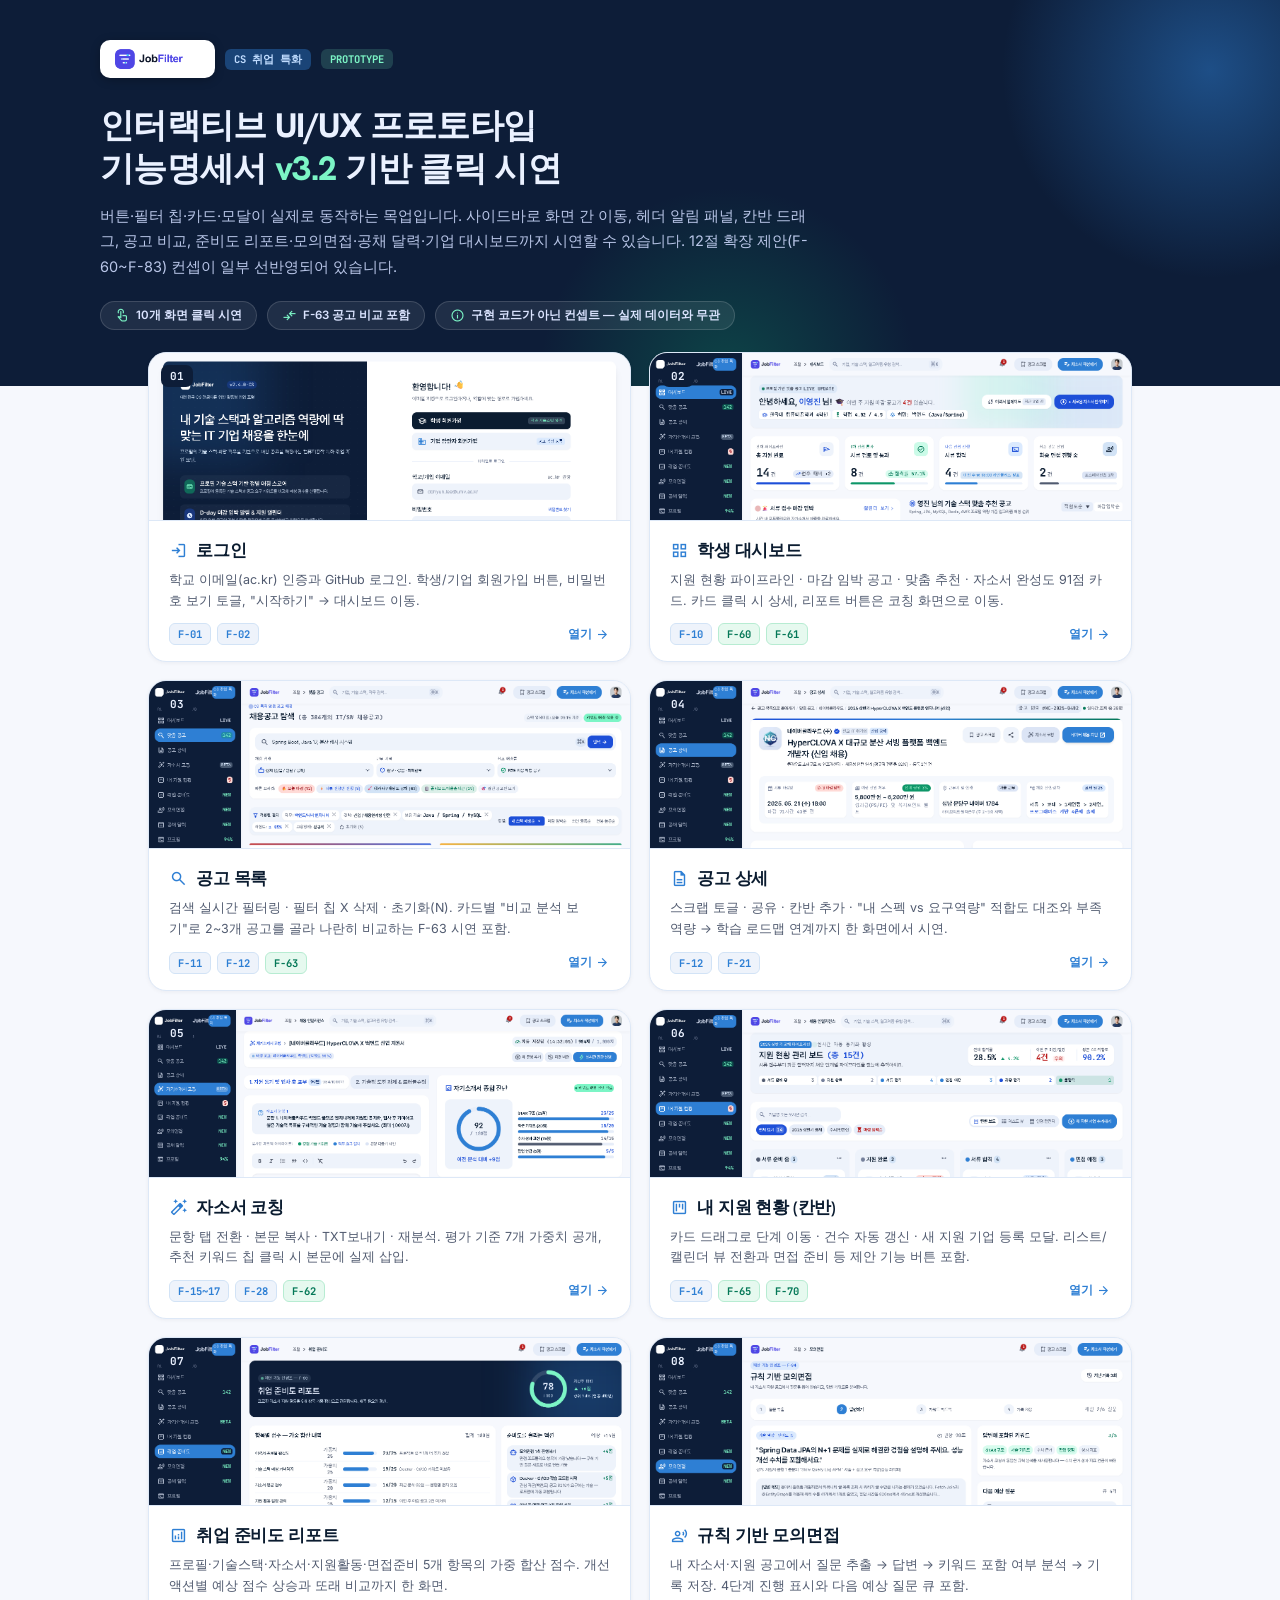
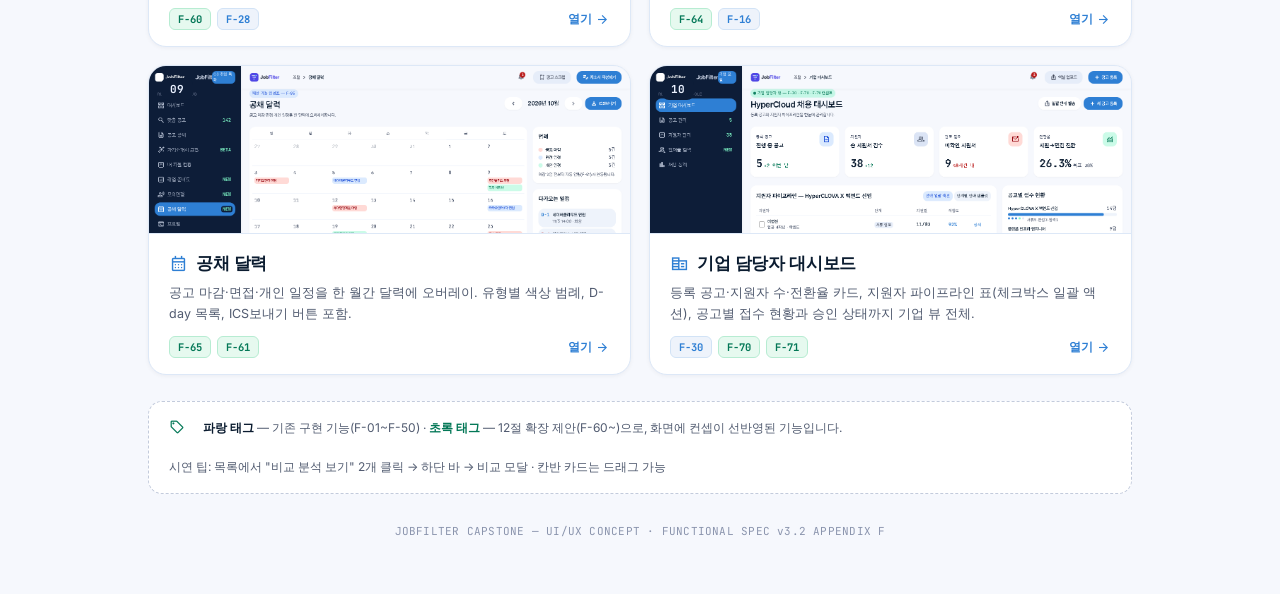
==== index.html @ 82f2ebef "JobFilter UI/UX 화면디자인 완성본 - 인터랙티브 프로토타입" ====
<!DOCTYPE html>
<html lang="ko">
<head>
<meta charset="UTF-8">
<meta name="viewport" content="width=device-width, initial-scale=1.0">
<title>JobFilter — 인터랙티브 프로토타입</title>
<link href="https://fonts.googleapis.com/css2?family=Hanken+Grotesk:wght@600;700;800&family=Inter:wght@400;500;600;700&family=JetBrains+Mono:wght@500;700&family=Material+Symbols+Outlined:wght,FILL@100..700,0..1&display=swap" rel="stylesheet">
<style>
  :root {
    --primary: #1d4fd8; --primary-container: #2e7fd4;
    --surface: #f6f8fd; --surface-low: #eef3fb; --surface-mid: #e6edf9;
    --surface-high: #dde8f7; --surface-highest: #d2e3f6; --surface-lowest: #ffffff;
    --on-surface: #0b1c30; --on-variant: #3f4657; --secondary: #515b70;
    --outline: #c3cbdc; --inverse: #0d1d38; --tertiary: #047857;
    --tertiary-container: #0d9668; --error: #ba1a1a;
  }
  * { margin: 0; padding: 0; box-sizing: border-box; }
  body {
    font-family: 'Pretendard Variable', 'Pretendard', 'Inter', 'Malgun Gothic', sans-serif;
    background: var(--surface); color: var(--on-surface);
    min-height: 100vh; padding: 0;
  }
  .material-symbols-outlined { font-family: 'Material Symbols Outlined'; font-style: normal; }

  /* ===== 상단 다크 패널 (Stitch 사이드바 톤) ===== */
  .masthead {
    background: var(--inverse); color: #eaf1ff;
    padding: 40px 48px 56px; position: relative; overflow: hidden;
  }
  .masthead::after {
    content: ''; position: absolute; right: -140px; top: -140px;
    width: 420px; height: 420px; border-radius: 50%;
    background: radial-gradient(circle, rgba(46,127,212,.5), transparent 70%);
  }
  .masthead::before {
    content: ''; position: absolute; left: 42%; bottom: -180px;
    width: 380px; height: 380px; border-radius: 50%;
    background: radial-gradient(circle, rgba(13,150,104,.32), transparent 70%);
  }
  .mast-inner { max-width: 1080px; margin: 0 auto; position: relative; z-index: 1; }
  .brandline { display: flex; align-items: center; gap: 10px; margin-bottom: 26px; }
  .brandlogo {
    background: #fff; border-radius: 10px; padding: 6px 14px;
    display: flex; align-items: center; box-shadow: 0 2px 10px rgba(0,0,0,.25);
  }
  .brandlogo img { height: 26px; width: auto; display: block; }
  .brandline .chip {
    font-family: 'JetBrains Mono', monospace; font-size: 10.5px; font-weight: 700;
    background: rgba(46,127,212,.4); color: #bfdbfe; border-radius: 6px; padding: 3px 9px;
  }
  .masthead h1 {
    font-family: 'Pretendard Variable', 'Pretendard', 'Hanken Grotesk', 'Malgun Gothic', sans-serif; font-size: 34px; font-weight: 800;
    letter-spacing: -0.02em; line-height: 1.25;
  }
  .masthead h1 em { font-style: normal; color: #7cf5c6; }
  .masthead p {
    margin-top: 14px; font-size: 14.5px; color: #b9c6e8; line-height: 1.75; max-width: 720px;
  }
  .meta-row { display: flex; gap: 10px; margin-top: 22px; flex-wrap: wrap; }
  .meta-pill {
    display: inline-flex; align-items: center; gap: 6px;
    background: rgba(255,255,255,.08); border: 1px solid rgba(255,255,255,.14);
    border-radius: 999px; padding: 6px 14px; font-size: 11.5px; font-weight: 600; color: #dbe4ff;
  }
  .meta-pill .material-symbols-outlined { font-size: 15px; color: #7cf5c6; }

  /* ===== 본문 카드 그리드 ===== */
  .board { max-width: 1080px; margin: -34px auto 0; padding: 0 48px 56px; position: relative; z-index: 2; }
  .grid { display: grid; grid-template-columns: repeat(2, 1fr); gap: 18px; }
  .card {
    display: flex; flex-direction: column; background: var(--surface-lowest);
    border: 1px solid var(--surface-high); border-radius: 18px; overflow: hidden;
    text-decoration: none; color: inherit; transition: all .18s ease;
    box-shadow: 0 1px 4px rgba(11,28,48,.05);
  }
  .card:hover {
    border-color: var(--primary-container); transform: translateY(-3px);
    box-shadow: 0 14px 36px rgba(29,79,216,.14);
  }
  .thumb {
    height: 168px; overflow: hidden; position: relative;
    background: var(--surface-mid); border-bottom: 1px solid var(--surface-high);
  }
  .thumb img {
    width: 100%; height: 100%; object-fit: cover; object-position: top center;
    transition: transform .35s ease; display: block;
  }
  .card:hover .thumb img { transform: scale(1.04); }
  .thumb .no {
    position: absolute; top: 12px; left: 12px;
    background: var(--inverse); color: #eaf1ff;
    font-family: 'JetBrains Mono', monospace; font-size: 11px; font-weight: 700;
    border-radius: 7px; padding: 4px 9px;
  }
  .body { padding: 18px 20px 16px; display: flex; flex-direction: column; gap: 8px; flex: 1; }
  .body h2 { font-family: 'Pretendard Variable', 'Pretendard', 'Hanken Grotesk', 'Malgun Gothic', sans-serif; font-size: 16.5px; font-weight: 700; letter-spacing: -0.01em; display: flex; align-items: center; gap: 8px; }
  .body h2 .material-symbols-outlined { font-size: 19px; color: var(--primary-container); }
  .body p { font-size: 12.5px; color: var(--secondary); line-height: 1.65; flex: 1; }
  .foot-row { display: flex; align-items: center; justify-content: space-between; margin-top: 4px; }
  .tags { display: flex; gap: 6px; flex-wrap: wrap; }
  .tag {
    font-family: 'JetBrains Mono', monospace; font-size: 10.5px; font-weight: 700;
    color: var(--primary-container); background: var(--surface-low);
    border: 1px solid var(--surface-highest); border-radius: 6px; padding: 3px 8px;
  }
  .tag.new { color: var(--tertiary); background: #e6f9ef; border-color: #b7ecd2; }
  .open-cta { font-size: 11.5px; font-weight: 700; color: var(--primary-container); display: inline-flex; align-items: center; gap: 3px; white-space: nowrap; }
  .open-cta .material-symbols-outlined { font-size: 15px; transition: transform .18s; }
  .card:hover .open-cta .material-symbols-outlined { transform: translateX(3px); }

  .legend {
    margin-top: 26px; background: var(--surface-lowest); border: 1px dashed var(--outline);
    border-radius: 14px; padding: 16px 20px; font-size: 12px; color: var(--secondary);
    display: flex; gap: 18px; align-items: center; flex-wrap: wrap; line-height: 1.7;
  }
  .legend b { color: var(--on-surface); }
  .legend .material-symbols-outlined { font-size: 16px; color: var(--tertiary); vertical-align: -3px; }
  .credit {
    text-align: center; font-family: 'JetBrains Mono', monospace;
    font-size: 11px; color: #8a94ad; margin-top: 30px; letter-spacing: .02em;
  }

  @media (max-width: 860px) {
    .masthead { padding: 32px 24px 52px; }
    .board { padding: 0 24px 48px; }
    .grid { grid-template-columns: 1fr; }
    .masthead h1 { font-size: 26px; }
  }
</style>
</head>
<body>

<header class="masthead">
  <div class="mast-inner">
    <div class="brandline">
      <span class="brandlogo"><img src="brand-logo.png" alt="JobFilter"></span>
      <span class="chip">CS 취업 특화</span>
      <span class="chip" style="background:rgba(124,245,198,.16);color:#7cf5c6">PROTOTYPE</span>
    </div>
    <h1>인터랙티브 UI/UX 프로토타입<br>기능명세서 <em>v3.2</em> 기반 클릭 시연</h1>
    <p>버튼·필터 칩·카드·모달이 실제로 동작하는 목업입니다. 사이드바로 화면 간 이동, 헤더 알림 패널, 칸반 드래그, 공고 비교, 준비도 리포트·모의면접·공채 달력·기업 대시보드까지 시연할 수 있습니다. 12절 확장 제안(F-60~F-83) 컨셉이 일부 선반영되어 있습니다.</p>
    <div class="meta-row">
      <span class="meta-pill"><span class="material-symbols-outlined">touch_app</span>10개 화면 클릭 시연</span>
      <span class="meta-pill"><span class="material-symbols-outlined">compare_arrows</span>F-63 공고 비교 포함</span>
      <span class="meta-pill"><span class="material-symbols-outlined">info</span>구현 코드가 아닌 컨셉트 — 실제 데이터와 무관</span>
    </div>
  </div>
</header>

<main class="board">
  <div class="grid">

    <a class="card" href="_1/code.html">
      <div class="thumb"><img src="_1/screen.png" alt="로그인 화면"><span class="no">01</span></div>
      <div class="body">
        <h2><span class="material-symbols-outlined">login</span>로그인</h2>
        <p>학교 이메일(ac.kr) 인증과 GitHub 로그인. 학생/기업 회원가입 버튼, 비밀번호 보기 토글, "시작하기" → 대시보드 이동.</p>
        <div class="foot-row"><div class="tags"><span class="tag">F-01</span><span class="tag">F-02</span></div><span class="open-cta">열기<span class="material-symbols-outlined">arrow_forward</span></span></div>
      </div>
    </a>

    <a class="card" href="_3/code.html">
      <div class="thumb"><img src="_3/screen.png" alt="학생 대시보드"><span class="no">02</span></div>
      <div class="body">
        <h2><span class="material-symbols-outlined">grid_view</span>학생 대시보드</h2>
        <p>지원 현황 파이프라인 · 마감 임박 공고 · 맞춤 추천 · 자소서 완성도 91점 카드. 카드 클릭 시 상세, 리포트 버튼은 코칭 화면으로 이동.</p>
        <div class="foot-row"><div class="tags"><span class="tag">F-10</span><span class="tag new">F-60</span><span class="tag new">F-61</span></div><span class="open-cta">열기<span class="material-symbols-outlined">arrow_forward</span></span></div>
      </div>
    </a>

    <a class="card" href="_2/code.html">
      <div class="thumb"><img src="_2/screen.png" alt="공고 목록"><span class="no">03</span></div>
      <div class="body">
        <h2><span class="material-symbols-outlined">search</span>공고 목록</h2>
        <p>검색 실시간 필터링 · 필터 칩 X 삭제 · 초기화(N). 카드별 "비교 분석 보기"로 2~3개 공고를 골라 나란히 비교하는 F-63 시연 포함.</p>
        <div class="foot-row"><div class="tags"><span class="tag">F-11</span><span class="tag">F-12</span><span class="tag new">F-63</span></div><span class="open-cta">열기<span class="material-symbols-outlined">arrow_forward</span></span></div>
      </div>
    </a>

    <a class="card" href="_4/code.html">
      <div class="thumb"><img src="_4/screen.png" alt="공고 상세"><span class="no">04</span></div>
      <div class="body">
        <h2><span class="material-symbols-outlined">description</span>공고 상세</h2>
        <p>스크랩 토글 · 공유 · 칸반 추가 · "내 스펙 vs 요구역량" 적합도 대조와 부족 역량 → 학습 로드맵 연계까지 한 화면에서 시연.</p>
        <div class="foot-row"><div class="tags"><span class="tag">F-12</span><span class="tag">F-21</span></div><span class="open-cta">열기<span class="material-symbols-outlined">arrow_forward</span></span></div>
      </div>
    </a>

    <a class="card" href="ai/code.html">
      <div class="thumb"><img src="ai/screen.png" alt="자소서 코칭"><span class="no">05</span></div>
      <div class="body">
        <h2><span class="material-symbols-outlined">auto_fix_high</span>자소서 코칭</h2>
        <p>문항 탭 전환 · 본문 복사 · TXT보내기 · 재분석. 평가 기준 7개 가중치 공개, 추천 키워드 칩 클릭 시 본문에 실제 삽입.</p>
        <div class="foot-row"><div class="tags"><span class="tag">F-15~17</span><span class="tag">F-28</span><span class="tag new">F-62</span></div><span class="open-cta">열기<span class="material-symbols-outlined">arrow_forward</span></span></div>
      </div>
    </a>

    <a class="card" href="_5/code.html">
      <div class="thumb"><img src="_5/screen.png" alt="지원 관리 칸반"><span class="no">06</span></div>
      <div class="body">
        <h2><span class="material-symbols-outlined">view_kanban</span>내 지원 현황 (칸반)</h2>
        <p>카드 드래그로 단계 이동 · 건수 자동 갱신 · 새 지원 기업 등록 모달. 리스트/캘린더 뷰 전환과 면접 준비 등 제안 기능 버튼 포함.</p>
        <div class="foot-row"><div class="tags"><span class="tag">F-14</span><span class="tag new">F-65</span><span class="tag new">F-70</span></div><span class="open-cta">열기<span class="material-symbols-outlined">arrow_forward</span></span></div>
      </div>
    </a>

  
    <a class="card" href="_6/code.html">
      <div class="thumb"><img src="_6/screen.png" alt="취업 준비도"><span class="no">07</span></div>
      <div class="body">
        <h2><span class="material-symbols-outlined">analytics</span>취업 준비도 리포트</h2>
        <p>프로필·기술스택·자소서·지원활동·면접준비 5개 항목의 가중 합산 점수. 개선 액션별 예상 점수 상승과 또래 비교까지 한 화면.</p>
        <div class="foot-row"><div class="tags"><span class="tag new">F-60</span><span class="tag">F-28</span></div><span class="open-cta">열기<span class="material-symbols-outlined">arrow_forward</span></span></div>
      </div>
    </a>

    <a class="card" href="_7/code.html">
      <div class="thumb"><img src="_7/screen.png" alt="모의면접"><span class="no">08</span></div>
      <div class="body">
        <h2><span class="material-symbols-outlined">record_voice_over</span>규칙 기반 모의면접</h2>
        <p>내 자소서·지원 공고에서 질문 추출 → 답변 → 키워드 포함 여부 분석 → 기록 저장. 4단계 진행 표시와 다음 예상 질문 큐 포함.</p>
        <div class="foot-row"><div class="tags"><span class="tag new">F-64</span><span class="tag">F-16</span></div><span class="open-cta">열기<span class="material-symbols-outlined">arrow_forward</span></span></div>
      </div>
    </a>

    <a class="card" href="_8/code.html">
      <div class="thumb"><img src="_8/screen.png" alt="공채 달력"><span class="no">09</span></div>
      <div class="body">
        <h2><span class="material-symbols-outlined">calendar_month</span>공채 달력</h2>
        <p>공고 마감·면접·개인 일정을 한 월간 달력에 오버레이. 유형별 색상 범례, D-day 목록, ICS보내기 버튼 포함.</p>
        <div class="foot-row"><div class="tags"><span class="tag new">F-65</span><span class="tag new">F-61</span></div><span class="open-cta">열기<span class="material-symbols-outlined">arrow_forward</span></span></div>
      </div>
    </a>

    <a class="card" href="_9/code.html">
      <div class="thumb"><img src="_9/screen.png" alt="기업 대시보드"><span class="no">10</span></div>
      <div class="body">
        <h2><span class="material-symbols-outlined">corporate_fare</span>기업 담당자 대시보드</h2>
        <p>등록 공고·지원자 수·전환율 카드, 지원자 파이프라인 표(체크박스 일괄 액션), 공고별 접수 현황과 승인 상태까지 기업 뷰 전체.</p>
        <div class="foot-row"><div class="tags"><span class="tag">F-30</span><span class="tag new">F-70</span><span class="tag new">F-71</span></div><span class="open-cta">열기<span class="material-symbols-outlined">arrow_forward</span></span></div>
      </div>
    </a>

</div>

  <div class="legend">
    <span><span class="material-symbols-outlined">sell</span></span>
    <span><b>파랑 태그</b> — 기존 구현 기능(F-01~F-50) · <b style="color:var(--tertiary)">초록 태그</b> — 12절 확장 제안(F-60~)으로, 화면에 컨셉이 선반영된 기능입니다.</span>
    <span>시연 팁: 목록에서 "비교 분석 보기" 2개 클릭 → 하단 바 → 비교 모달 · 칸반 카드는 드래그 가능</span>
  </div>

  <p class="credit">JOBFILTER CAPSTONE — UI/UX CONCEPT · FUNCTIONAL SPEC v3.2 APPENDIX F</p>
</main>

</body>
</html>
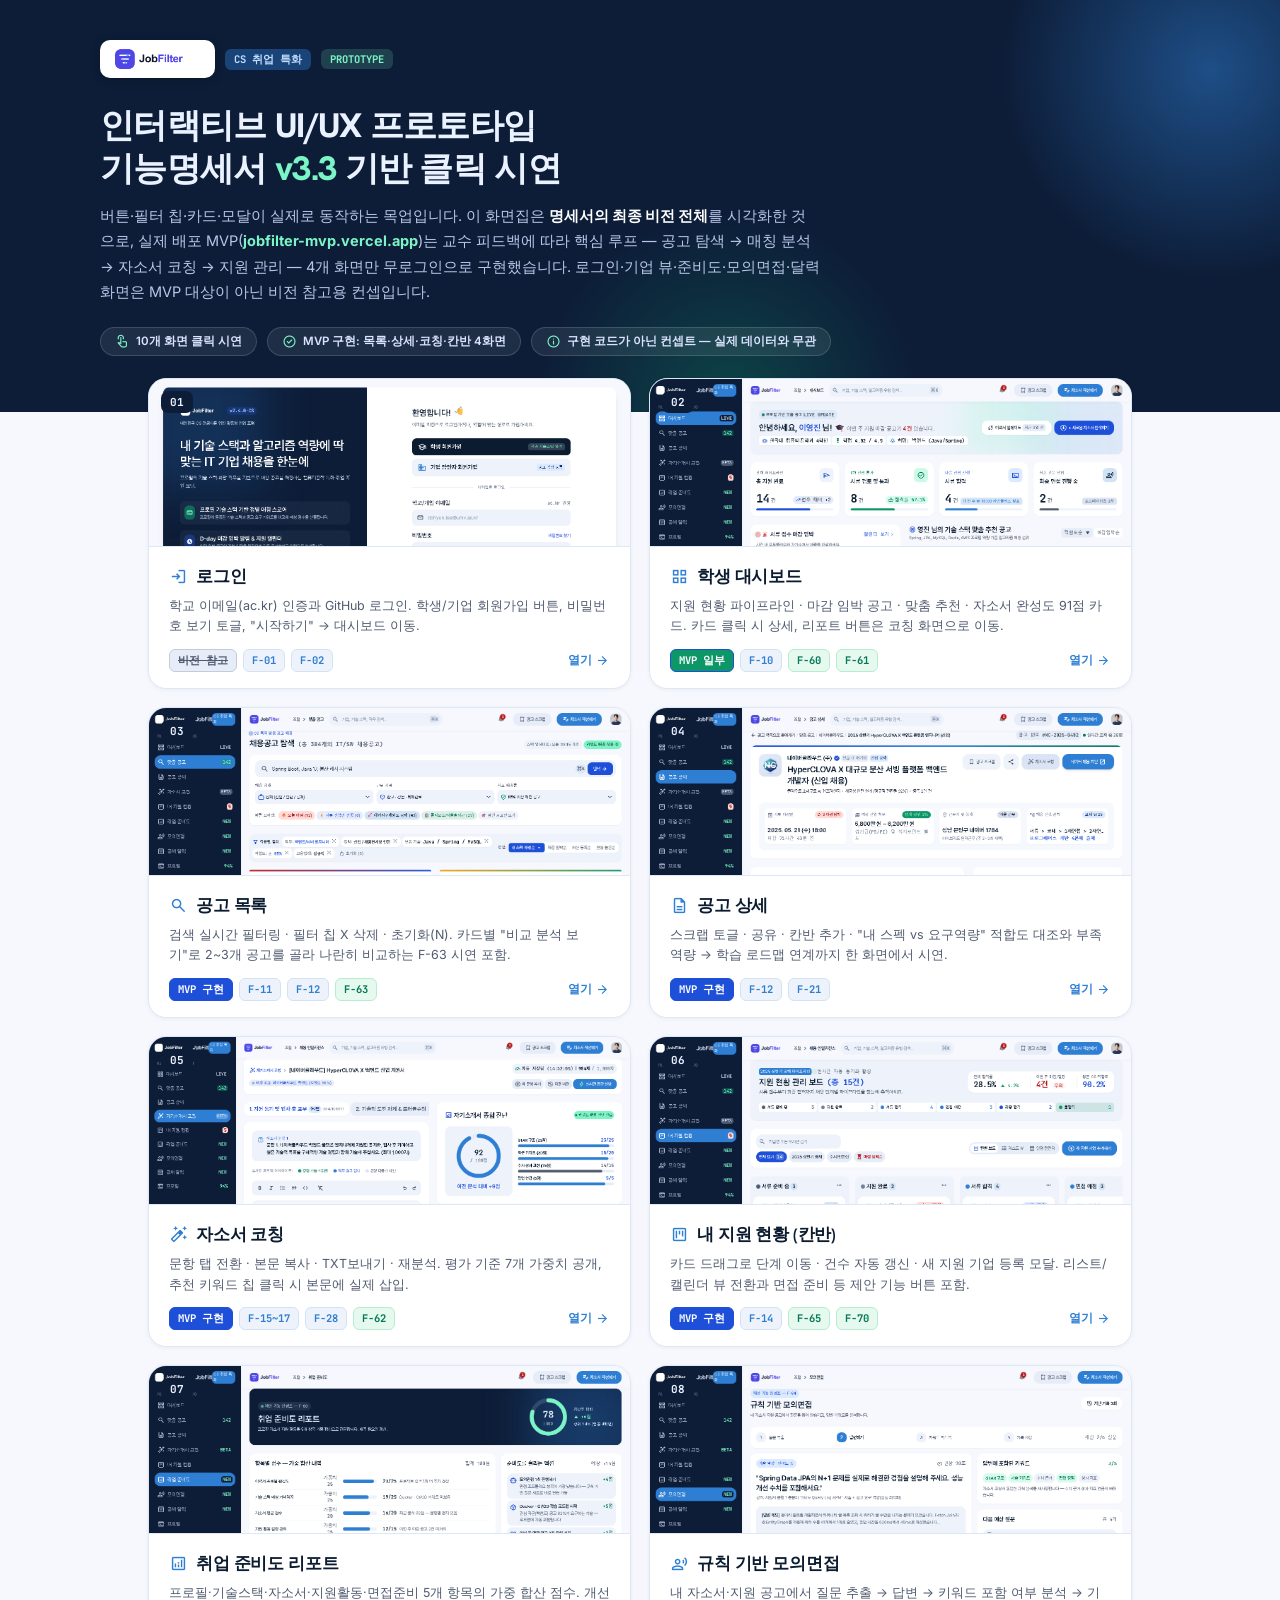
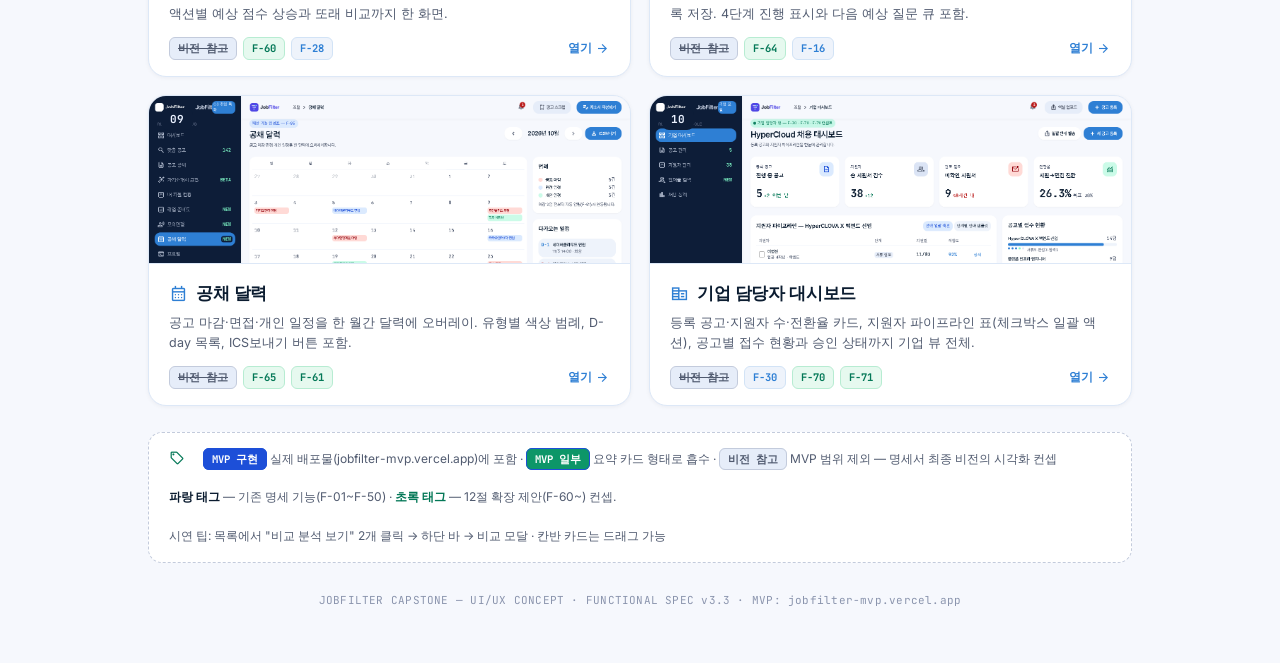
==== commit 559ddd1a: "Clarify MVP scope vs vision: badges, v3.3, MVP link" ====
--- a/index.html
+++ b/index.html
@@ -104,6 +104,8 @@
     border: 1px solid var(--surface-highest); border-radius: 6px; padding: 3px 8px;
   }
   .tag.new { color: var(--tertiary); background: #e6f9ef; border-color: #b7ecd2; }
+  .tag.mvp { color: #fff; background: var(--primary); border-color: var(--primary); }
+  .tag.concept { color: var(--secondary); background: var(--surface-mid); border-color: var(--outline); text-decoration: line-through; }
   .open-cta { font-size: 11.5px; font-weight: 700; color: var(--primary-container); display: inline-flex; align-items: center; gap: 3px; white-space: nowrap; }
   .open-cta .material-symbols-outlined { font-size: 15px; transition: transform .18s; }
   .card:hover .open-cta .material-symbols-outlined { transform: translateX(3px); }
@@ -137,11 +139,11 @@
       <span class="chip">CS 취업 특화</span>
       <span class="chip" style="background:rgba(124,245,198,.16);color:#7cf5c6">PROTOTYPE</span>
     </div>
-    <h1>인터랙티브 UI/UX 프로토타입<br>기능명세서 <em>v3.2</em> 기반 클릭 시연</h1>
-    <p>버튼·필터 칩·카드·모달이 실제로 동작하는 목업입니다. 사이드바로 화면 간 이동, 헤더 알림 패널, 칸반 드래그, 공고 비교, 준비도 리포트·모의면접·공채 달력·기업 대시보드까지 시연할 수 있습니다. 12절 확장 제안(F-60~F-83) 컨셉이 일부 선반영되어 있습니다.</p>
+    <h1>인터랙티브 UI/UX 프로토타입<br>기능명세서 <em>v3.3</em> 기반 클릭 시연</h1>
+    <p>버튼·필터 칩·카드·모달이 실제로 동작하는 목업입니다. 이 화면집은 <b style="color:#fff">명세서의 최종 비전 전체</b>를 시각화한 것으로, 실제 배포 MVP(<b style="color:#7cf5c6">jobfilter-mvp.vercel.app</b>)는 교수 피드백에 따라 핵심 루프 — 공고 탐색 → 매칭 분석 → 자소서 코칭 → 지원 관리 — 4개 화면만 무로그인으로 구현했습니다. 로그인·기업 뷰·준비도·모의면접·달력 화면은 MVP 대상이 아닌 비전 참고용 컨셉입니다.</p>
     <div class="meta-row">
       <span class="meta-pill"><span class="material-symbols-outlined">touch_app</span>10개 화면 클릭 시연</span>
-      <span class="meta-pill"><span class="material-symbols-outlined">compare_arrows</span>F-63 공고 비교 포함</span>
+      <span class="meta-pill"><span class="material-symbols-outlined">check_circle</span>MVP 구현: 목록·상세·코칭·칸반 4화면</span>
       <span class="meta-pill"><span class="material-symbols-outlined">info</span>구현 코드가 아닌 컨셉트 — 실제 데이터와 무관</span>
     </div>
   </div>
@@ -150,94 +152,94 @@
 <main class="board">
   <div class="grid">
 
-    <a class="card" href="_1/code.html">
+    <a class="card" href="_1/code.html" data-mvp="0">
       <div class="thumb"><img src="_1/screen.png" alt="로그인 화면"><span class="no">01</span></div>
       <div class="body">
         <h2><span class="material-symbols-outlined">login</span>로그인</h2>
         <p>학교 이메일(ac.kr) 인증과 GitHub 로그인. 학생/기업 회원가입 버튼, 비밀번호 보기 토글, "시작하기" → 대시보드 이동.</p>
-        <div class="foot-row"><div class="tags"><span class="tag">F-01</span><span class="tag">F-02</span></div><span class="open-cta">열기<span class="material-symbols-outlined">arrow_forward</span></span></div>
-      </div>
-    </a>
-
-    <a class="card" href="_3/code.html">
+        <div class="foot-row"><div class="tags"><span class="tag concept">비전 참고</span><span class="tag">F-01</span><span class="tag">F-02</span></div><span class="open-cta">열기<span class="material-symbols-outlined">arrow_forward</span></span></div>
+      </div>
+    </a>
+
+    <a class="card" href="_3/code.html" data-mvp="partial">
       <div class="thumb"><img src="_3/screen.png" alt="학생 대시보드"><span class="no">02</span></div>
       <div class="body">
         <h2><span class="material-symbols-outlined">grid_view</span>학생 대시보드</h2>
         <p>지원 현황 파이프라인 · 마감 임박 공고 · 맞춤 추천 · 자소서 완성도 91점 카드. 카드 클릭 시 상세, 리포트 버튼은 코칭 화면으로 이동.</p>
-        <div class="foot-row"><div class="tags"><span class="tag">F-10</span><span class="tag new">F-60</span><span class="tag new">F-61</span></div><span class="open-cta">열기<span class="material-symbols-outlined">arrow_forward</span></span></div>
-      </div>
-    </a>
-
-    <a class="card" href="_2/code.html">
+        <div class="foot-row"><div class="tags"><span class="tag mvp" style="background:var(--tertiary-container)">MVP 일부</span><span class="tag">F-10</span><span class="tag new">F-60</span><span class="tag new">F-61</span></div><span class="open-cta">열기<span class="material-symbols-outlined">arrow_forward</span></span></div>
+      </div>
+    </a>
+
+    <a class="card" href="_2/code.html" data-mvp="1">
       <div class="thumb"><img src="_2/screen.png" alt="공고 목록"><span class="no">03</span></div>
       <div class="body">
         <h2><span class="material-symbols-outlined">search</span>공고 목록</h2>
         <p>검색 실시간 필터링 · 필터 칩 X 삭제 · 초기화(N). 카드별 "비교 분석 보기"로 2~3개 공고를 골라 나란히 비교하는 F-63 시연 포함.</p>
-        <div class="foot-row"><div class="tags"><span class="tag">F-11</span><span class="tag">F-12</span><span class="tag new">F-63</span></div><span class="open-cta">열기<span class="material-symbols-outlined">arrow_forward</span></span></div>
-      </div>
-    </a>
-
-    <a class="card" href="_4/code.html">
+        <div class="foot-row"><div class="tags"><span class="tag mvp">MVP 구현</span><span class="tag">F-11</span><span class="tag">F-12</span><span class="tag new">F-63</span></div><span class="open-cta">열기<span class="material-symbols-outlined">arrow_forward</span></span></div>
+      </div>
+    </a>
+
+    <a class="card" href="_4/code.html" data-mvp="1">
       <div class="thumb"><img src="_4/screen.png" alt="공고 상세"><span class="no">04</span></div>
       <div class="body">
         <h2><span class="material-symbols-outlined">description</span>공고 상세</h2>
         <p>스크랩 토글 · 공유 · 칸반 추가 · "내 스펙 vs 요구역량" 적합도 대조와 부족 역량 → 학습 로드맵 연계까지 한 화면에서 시연.</p>
-        <div class="foot-row"><div class="tags"><span class="tag">F-12</span><span class="tag">F-21</span></div><span class="open-cta">열기<span class="material-symbols-outlined">arrow_forward</span></span></div>
-      </div>
-    </a>
-
-    <a class="card" href="ai/code.html">
+        <div class="foot-row"><div class="tags"><span class="tag mvp">MVP 구현</span><span class="tag">F-12</span><span class="tag">F-21</span></div><span class="open-cta">열기<span class="material-symbols-outlined">arrow_forward</span></span></div>
+      </div>
+    </a>
+
+    <a class="card" href="ai/code.html" data-mvp="1">
       <div class="thumb"><img src="ai/screen.png" alt="자소서 코칭"><span class="no">05</span></div>
       <div class="body">
         <h2><span class="material-symbols-outlined">auto_fix_high</span>자소서 코칭</h2>
         <p>문항 탭 전환 · 본문 복사 · TXT보내기 · 재분석. 평가 기준 7개 가중치 공개, 추천 키워드 칩 클릭 시 본문에 실제 삽입.</p>
-        <div class="foot-row"><div class="tags"><span class="tag">F-15~17</span><span class="tag">F-28</span><span class="tag new">F-62</span></div><span class="open-cta">열기<span class="material-symbols-outlined">arrow_forward</span></span></div>
-      </div>
-    </a>
-
-    <a class="card" href="_5/code.html">
+        <div class="foot-row"><div class="tags"><span class="tag mvp">MVP 구현</span><span class="tag">F-15~17</span><span class="tag">F-28</span><span class="tag new">F-62</span></div><span class="open-cta">열기<span class="material-symbols-outlined">arrow_forward</span></span></div>
+      </div>
+    </a>
+
+    <a class="card" href="_5/code.html" data-mvp="1">
       <div class="thumb"><img src="_5/screen.png" alt="지원 관리 칸반"><span class="no">06</span></div>
       <div class="body">
         <h2><span class="material-symbols-outlined">view_kanban</span>내 지원 현황 (칸반)</h2>
         <p>카드 드래그로 단계 이동 · 건수 자동 갱신 · 새 지원 기업 등록 모달. 리스트/캘린더 뷰 전환과 면접 준비 등 제안 기능 버튼 포함.</p>
-        <div class="foot-row"><div class="tags"><span class="tag">F-14</span><span class="tag new">F-65</span><span class="tag new">F-70</span></div><span class="open-cta">열기<span class="material-symbols-outlined">arrow_forward</span></span></div>
+        <div class="foot-row"><div class="tags"><span class="tag mvp">MVP 구현</span><span class="tag">F-14</span><span class="tag new">F-65</span><span class="tag new">F-70</span></div><span class="open-cta">열기<span class="material-symbols-outlined">arrow_forward</span></span></div>
       </div>
     </a>
 
   
-    <a class="card" href="_6/code.html">
+    <a class="card" href="_6/code.html" data-mvp="0">
       <div class="thumb"><img src="_6/screen.png" alt="취업 준비도"><span class="no">07</span></div>
       <div class="body">
         <h2><span class="material-symbols-outlined">analytics</span>취업 준비도 리포트</h2>
         <p>프로필·기술스택·자소서·지원활동·면접준비 5개 항목의 가중 합산 점수. 개선 액션별 예상 점수 상승과 또래 비교까지 한 화면.</p>
-        <div class="foot-row"><div class="tags"><span class="tag new">F-60</span><span class="tag">F-28</span></div><span class="open-cta">열기<span class="material-symbols-outlined">arrow_forward</span></span></div>
-      </div>
-    </a>
-
-    <a class="card" href="_7/code.html">
+        <div class="foot-row"><div class="tags"><span class="tag concept">비전 참고</span><span class="tag new">F-60</span><span class="tag">F-28</span></div><span class="open-cta">열기<span class="material-symbols-outlined">arrow_forward</span></span></div>
+      </div>
+    </a>
+
+    <a class="card" href="_7/code.html" data-mvp="0">
       <div class="thumb"><img src="_7/screen.png" alt="모의면접"><span class="no">08</span></div>
       <div class="body">
         <h2><span class="material-symbols-outlined">record_voice_over</span>규칙 기반 모의면접</h2>
         <p>내 자소서·지원 공고에서 질문 추출 → 답변 → 키워드 포함 여부 분석 → 기록 저장. 4단계 진행 표시와 다음 예상 질문 큐 포함.</p>
-        <div class="foot-row"><div class="tags"><span class="tag new">F-64</span><span class="tag">F-16</span></div><span class="open-cta">열기<span class="material-symbols-outlined">arrow_forward</span></span></div>
-      </div>
-    </a>
-
-    <a class="card" href="_8/code.html">
+        <div class="foot-row"><div class="tags"><span class="tag concept">비전 참고</span><span class="tag new">F-64</span><span class="tag">F-16</span></div><span class="open-cta">열기<span class="material-symbols-outlined">arrow_forward</span></span></div>
+      </div>
+    </a>
+
+    <a class="card" href="_8/code.html" data-mvp="0">
       <div class="thumb"><img src="_8/screen.png" alt="공채 달력"><span class="no">09</span></div>
       <div class="body">
         <h2><span class="material-symbols-outlined">calendar_month</span>공채 달력</h2>
         <p>공고 마감·면접·개인 일정을 한 월간 달력에 오버레이. 유형별 색상 범례, D-day 목록, ICS보내기 버튼 포함.</p>
-        <div class="foot-row"><div class="tags"><span class="tag new">F-65</span><span class="tag new">F-61</span></div><span class="open-cta">열기<span class="material-symbols-outlined">arrow_forward</span></span></div>
-      </div>
-    </a>
-
-    <a class="card" href="_9/code.html">
+        <div class="foot-row"><div class="tags"><span class="tag concept">비전 참고</span><span class="tag new">F-65</span><span class="tag new">F-61</span></div><span class="open-cta">열기<span class="material-symbols-outlined">arrow_forward</span></span></div>
+      </div>
+    </a>
+
+    <a class="card" href="_9/code.html" data-mvp="0">
       <div class="thumb"><img src="_9/screen.png" alt="기업 대시보드"><span class="no">10</span></div>
       <div class="body">
         <h2><span class="material-symbols-outlined">corporate_fare</span>기업 담당자 대시보드</h2>
         <p>등록 공고·지원자 수·전환율 카드, 지원자 파이프라인 표(체크박스 일괄 액션), 공고별 접수 현황과 승인 상태까지 기업 뷰 전체.</p>
-        <div class="foot-row"><div class="tags"><span class="tag">F-30</span><span class="tag new">F-70</span><span class="tag new">F-71</span></div><span class="open-cta">열기<span class="material-symbols-outlined">arrow_forward</span></span></div>
+        <div class="foot-row"><div class="tags"><span class="tag concept">비전 참고</span><span class="tag">F-30</span><span class="tag new">F-70</span><span class="tag new">F-71</span></div><span class="open-cta">열기<span class="material-symbols-outlined">arrow_forward</span></span></div>
       </div>
     </a>
 
@@ -245,11 +247,12 @@
 
   <div class="legend">
     <span><span class="material-symbols-outlined">sell</span></span>
-    <span><b>파랑 태그</b> — 기존 구현 기능(F-01~F-50) · <b style="color:var(--tertiary)">초록 태그</b> — 12절 확장 제안(F-60~)으로, 화면에 컨셉이 선반영된 기능입니다.</span>
+    <span><span class="tag mvp" style="text-decoration:none">MVP 구현</span> 실제 배포물(jobfilter-mvp.vercel.app)에 포함 · <span class="tag mvp" style="background:var(--tertiary-container);text-decoration:none">MVP 일부</span> 요약 카드 형태로 흡수 · <span class="tag concept" style="text-decoration:none">비전 참고</span> MVP 범위 제외 — 명세서 최종 비전의 시각화 컨셉</span>
+    <span><b>파랑 태그</b> — 기존 명세 기능(F-01~F-50) · <b style="color:var(--tertiary)">초록 태그</b> — 12절 확장 제안(F-60~) 컨셉.</span>
     <span>시연 팁: 목록에서 "비교 분석 보기" 2개 클릭 → 하단 바 → 비교 모달 · 칸반 카드는 드래그 가능</span>
   </div>
 
-  <p class="credit">JOBFILTER CAPSTONE — UI/UX CONCEPT · FUNCTIONAL SPEC v3.2 APPENDIX F</p>
+  <p class="credit">JOBFILTER CAPSTONE — UI/UX CONCEPT · FUNCTIONAL SPEC v3.3 · MVP: jobfilter-mvp.vercel.app</p>
 </main>
 
 </body>
